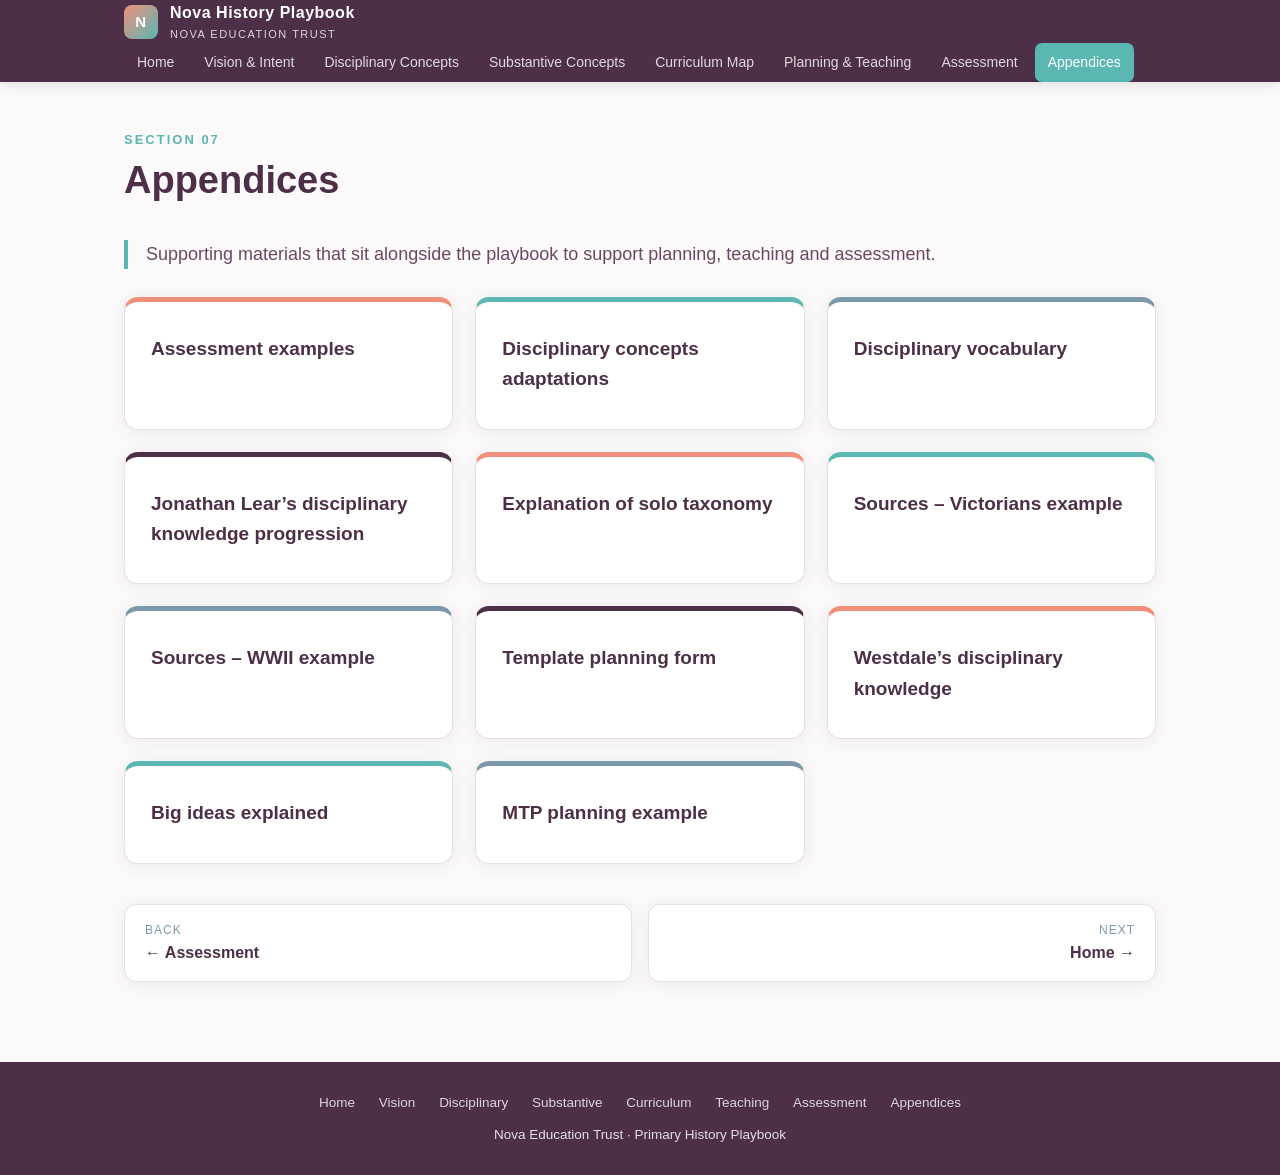
==== appendices.html @ 39b3f7d6 "Initial commit: Nova Primary History Playbook site" ====
<!DOCTYPE html>
<html lang="en-GB">
<head>
<meta charset="UTF-8">
<meta name="viewport" content="width=device-width, initial-scale=1.0">
<title>Appendices · Nova History Playbook</title>
<link rel="stylesheet" href="styles.css">
</head>
<body>
<header class="topbar">
  <div class="topbar-inner">
    <a class="brand" href="index.html">
      <span class="mark">N</span>
      <span>Nova History Playbook<small>Nova Education Trust</small></span>
    </a>
    <nav class="main">
      <a href="index.html">Home</a>
      <a href="vision.html">Vision &amp; Intent</a>
      <a href="disciplinary.html">Disciplinary Concepts</a>
      <a href="substantive.html">Substantive Concepts</a>
      <a href="curriculum.html">Curriculum Map</a>
      <a href="teaching.html">Planning &amp; Teaching</a>
      <a href="assessment.html">Assessment</a>
      <a href="appendices.html" class="active">Appendices</a>
    </nav>
  </div>
</header>

<div class="wrap">
  <div class="page-head">
    <div class="kicker">Section 07</div>
    <h1>Appendices</h1>
  </div>

  <p class="lead">Supporting materials that sit alongside the playbook to support planning, teaching and assessment.</p>

  <div class="grid">
    <div class="tile"><h3>Assessment examples</h3></div>
    <div class="tile"><h3>Disciplinary concepts adaptations</h3></div>
    <div class="tile"><h3>Disciplinary vocabulary</h3></div>
    <div class="tile"><h3>Jonathan Lear&rsquo;s disciplinary knowledge progression</h3></div>
    <div class="tile"><h3>Explanation of solo taxonomy</h3></div>
    <div class="tile"><h3>Sources &ndash; Victorians example</h3></div>
    <div class="tile"><h3>Sources &ndash; WWII example</h3></div>
    <div class="tile"><h3>Template planning form</h3></div>
    <div class="tile"><h3>Westdale&rsquo;s disciplinary knowledge</h3></div>
    <div class="tile"><h3>Big ideas explained</h3></div>
    <div class="tile"><h3>MTP planning example</h3></div>
  </div>

  <div class="page-nav">
    <a href="assessment.html"><span>Back</span><strong>&larr; Assessment</strong></a>
    <a class="next" href="index.html"><span>Next</span><strong>Home &rarr;</strong></a>
  </div>
</div>
<footer>
  <div class="footer-nav">
    <a href="index.html">Home</a>
    <a href="vision.html">Vision</a>
    <a href="disciplinary.html">Disciplinary</a>
    <a href="substantive.html">Substantive</a>
    <a href="curriculum.html">Curriculum</a>
    <a href="teaching.html">Teaching</a>
    <a href="assessment.html">Assessment</a>
    <a href="appendices.html">Appendices</a>
  </div>
  Nova Education Trust &middot; Primary History Playbook
</footer>
</body>
</html>
---- styles.css ----
:root {
  --coral: #f0907b;
  --slate: #7c98ab;
  --teal: #5ab7b2;
  --plum: #4d2f48;
  --plum-soft: #6a4863;
  --ink: #2c2230;
  --paper: #fbf9fa;
  --card: #ffffff;
  --line: #e7dfe4;
  --shadow: 0 2px 18px rgba(77, 47, 72, 0.08);
  --shadow-hover: 0 8px 30px rgba(77, 47, 72, 0.16);
}

* { box-sizing: border-box; margin: 0; padding: 0; }

html { scroll-behavior: smooth; }

body {
  font-family: "Century Gothic", "Questrial", "Josefin Sans", "Trebuchet MS", sans-serif;
  color: var(--ink);
  background: var(--paper);
  line-height: 1.6;
  -webkit-font-smoothing: antialiased;
}

a { color: var(--plum); text-decoration: none; }

/* ---------- Header / Nav ---------- */
.topbar {
  background: var(--plum);
  color: #fff;
  position: sticky;
  top: 0;
  z-index: 50;
  box-shadow: 0 2px 12px rgba(0,0,0,0.12);
}
.topbar-inner {
  max-width: 1080px;
  margin: 0 auto;
  padding: 0 24px;
  display: flex;
  align-items: center;
  justify-content: space-between;
  min-height: 64px;
  flex-wrap: wrap;
}
.brand {
  display: flex;
  align-items: center;
  gap: 12px;
  font-weight: 700;
  letter-spacing: 0.5px;
  color: #fff;
}
.brand .mark {
  width: 34px; height: 34px;
  border-radius: 8px;
  background: linear-gradient(135deg, var(--coral), var(--teal));
  display: grid; place-items: center;
  font-size: 15px; font-weight: 700; color: #fff;
}
.brand small {
  display: block;
  font-size: 11px;
  font-weight: 400;
  letter-spacing: 1.5px;
  opacity: 0.8;
  text-transform: uppercase;
}
nav.main {
  display: flex;
  gap: 4px;
  flex-wrap: wrap;
}
nav.main a {
  color: #fff;
  padding: 8px 13px;
  border-radius: 7px;
  font-size: 14px;
  opacity: 0.82;
  transition: all 0.15s ease;
  white-space: nowrap;
}
nav.main a:hover { opacity: 1; background: rgba(255,255,255,0.12); }
nav.main a.active { opacity: 1; background: var(--teal); }

/* ---------- Hero ---------- */
.hero {
  background: linear-gradient(135deg, var(--plum) 0%, var(--plum-soft) 55%, var(--slate) 130%);
  color: #fff;
  padding: 64px 24px 72px;
  text-align: center;
  position: relative;
  overflow: hidden;
}
.hero::after {
  content: "";
  position: absolute;
  right: -80px; bottom: -80px;
  width: 280px; height: 280px;
  border-radius: 50%;
  background: radial-gradient(circle, rgba(90,183,178,0.45), transparent 70%);
}
.hero::before {
  content: "";
  position: absolute;
  left: -60px; top: -60px;
  width: 220px; height: 220px;
  border-radius: 50%;
  background: radial-gradient(circle, rgba(240,144,123,0.35), transparent 70%);
}
.hero-inner { max-width: 760px; margin: 0 auto; position: relative; z-index: 1; }
.hero .eyebrow {
  text-transform: uppercase;
  letter-spacing: 3px;
  font-size: 13px;
  opacity: 0.85;
  margin-bottom: 16px;
}
.hero h1 { font-size: clamp(30px, 5vw, 46px); line-height: 1.15; margin-bottom: 16px; }
.hero p { font-size: 18px; opacity: 0.92; max-width: 600px; margin: 0 auto; }

/* ---------- Layout ---------- */
.wrap { max-width: 1080px; margin: 0 auto; padding: 48px 24px 80px; }
.page-head { margin-bottom: 36px; }
.page-head .kicker {
  color: var(--teal);
  text-transform: uppercase;
  letter-spacing: 2px;
  font-size: 13px;
  font-weight: 700;
  margin-bottom: 8px;
}
.page-head h1 { font-size: clamp(26px, 4vw, 38px); color: var(--plum); line-height: 1.2; }

section.block { margin-bottom: 40px; }
section.block h2 {
  font-size: 24px;
  color: var(--plum);
  margin-bottom: 14px;
  padding-bottom: 10px;
  border-bottom: 3px solid var(--coral);
  display: inline-block;
}
section.block h3 { font-size: 18px; color: var(--slate); margin: 22px 0 8px; }
section.block p { margin-bottom: 14px; }
section.block ul { margin: 0 0 16px 22px; }
section.block li { margin-bottom: 7px; }

.card {
  background: var(--card);
  border: 1px solid var(--line);
  border-radius: 14px;
  padding: 28px 30px;
  box-shadow: var(--shadow);
  margin-bottom: 28px;
}
.card.accent-coral { border-top: 5px solid var(--coral); }
.card.accent-teal { border-top: 5px solid var(--teal); }
.card.accent-slate { border-top: 5px solid var(--slate); }
.card.accent-plum { border-top: 5px solid var(--plum); }

.lead {
  font-size: 18px;
  color: var(--plum-soft);
  border-left: 4px solid var(--teal);
  padding-left: 18px;
  margin-bottom: 28px;
}

/* ---------- Home cards grid ---------- */
.grid {
  display: grid;
  grid-template-columns: repeat(auto-fit, minmax(250px, 1fr));
  gap: 22px;
  margin-top: 8px;
}
.tile {
  display: block;
  background: var(--card);
  border: 1px solid var(--line);
  border-radius: 14px;
  padding: 26px;
  box-shadow: var(--shadow);
  transition: transform 0.18s ease, box-shadow 0.18s ease;
  border-top: 5px solid var(--teal);
}
.tile:nth-child(4n+1) { border-top-color: var(--coral); }
.tile:nth-child(4n+2) { border-top-color: var(--teal); }
.tile:nth-child(4n+3) { border-top-color: var(--slate); }
.tile:nth-child(4n+4) { border-top-color: var(--plum); }
.tile:hover { transform: translateY(-4px); box-shadow: var(--shadow-hover); }
.tile .num {
  font-size: 13px; font-weight: 700; letter-spacing: 1px;
  color: var(--teal); text-transform: uppercase;
}
.tile h3 { font-size: 19px; color: var(--plum); margin: 6px 0 8px; }
.tile p { font-size: 14.5px; color: var(--ink); opacity: 0.8; }

/* ---------- Tables ---------- */
table {
  width: 100%;
  border-collapse: collapse;
  margin: 18px 0 8px;
  font-size: 14.5px;
  background: var(--card);
  border-radius: 10px;
  overflow: hidden;
  box-shadow: var(--shadow);
}
th {
  background: var(--plum);
  color: #fff;
  text-align: left;
  padding: 12px 14px;
  font-weight: 700;
}
td { padding: 12px 14px; border-bottom: 1px solid var(--line); vertical-align: top; }
tr:last-child td { border-bottom: none; }
tr:nth-child(even) td { background: rgba(124,152,171,0.06); }

.year-table td:first-child {
  background: var(--teal);
  color: #fff;
  font-weight: 700;
  width: 90px;
}
.year-table tr:nth-child(even) td:first-child { background: var(--teal); }
.unit-name { font-weight: 700; color: var(--plum); display: block; margin-bottom: 4px; }
.concept-tag {
  display: inline-block;
  background: rgba(240,144,123,0.16);
  color: var(--plum);
  border: 1px solid rgba(240,144,123,0.4);
  padding: 2px 9px;
  border-radius: 20px;
  font-size: 12.5px;
  margin: 2px 4px 2px 0;
}

/* ---------- Concept / pill lists ---------- */
.pill-row { display: flex; flex-wrap: wrap; gap: 10px; margin: 10px 0 18px; }
.pill {
  background: var(--card);
  border: 1px solid var(--line);
  border-left: 4px solid var(--coral);
  border-radius: 8px;
  padding: 10px 16px;
  font-weight: 700;
  color: var(--plum);
  font-size: 15px;
}
.pill.t { border-left-color: var(--teal); }
.pill.s { border-left-color: var(--slate); }

.def-list { display: grid; gap: 14px; }
.def {
  background: var(--card);
  border: 1px solid var(--line);
  border-radius: 12px;
  padding: 18px 22px;
  box-shadow: var(--shadow);
}
.def .term {
  color: var(--teal);
  font-weight: 700;
  font-size: 16px;
  display: block;
  margin-bottom: 4px;
}

/* ---------- CTA strip ---------- */
.cta {
  background: linear-gradient(120deg, var(--teal), var(--slate));
  color: #fff;
  border-radius: 16px;
  padding: 34px;
  text-align: center;
  margin-top: 20px;
}
.cta h2 { color: #fff; border: none; }
.cta a {
  display: inline-block;
  background: #fff;
  color: var(--plum);
  padding: 12px 26px;
  border-radius: 30px;
  font-weight: 700;
  margin-top: 14px;
  transition: transform 0.15s ease;
}
.cta a:hover { transform: scale(1.04); }

/* ---------- Footer ---------- */
footer {
  background: var(--plum);
  color: rgba(255,255,255,0.85);
  padding: 30px 24px;
  text-align: center;
  font-size: 13.5px;
}
footer .footer-nav { margin-bottom: 10px; }
footer .footer-nav a { color: #fff; opacity: 0.8; margin: 0 10px; font-size: 13.5px; }
footer .footer-nav a:hover { opacity: 1; }

/* ---------- Page nav (prev/next) ---------- */
.page-nav {
  display: flex;
  justify-content: space-between;
  gap: 16px;
  margin-top: 40px;
  flex-wrap: wrap;
}
.page-nav a {
  flex: 1;
  min-width: 200px;
  background: var(--card);
  border: 1px solid var(--line);
  border-radius: 12px;
  padding: 16px 20px;
  box-shadow: var(--shadow);
  transition: all 0.15s ease;
}
.page-nav a:hover { border-color: var(--teal); box-shadow: var(--shadow-hover); }
.page-nav a span { display: block; font-size: 12px; color: var(--slate); text-transform: uppercase; letter-spacing: 1px; }
.page-nav a strong { color: var(--plum); font-size: 16px; }
.page-nav a.next { text-align: right; }

@media (max-width: 640px) {
  .topbar-inner { min-height: auto; padding: 10px 16px; }
  nav.main { width: 100%; justify-content: flex-start; }
  .hero { padding: 44px 18px 50px; }
}
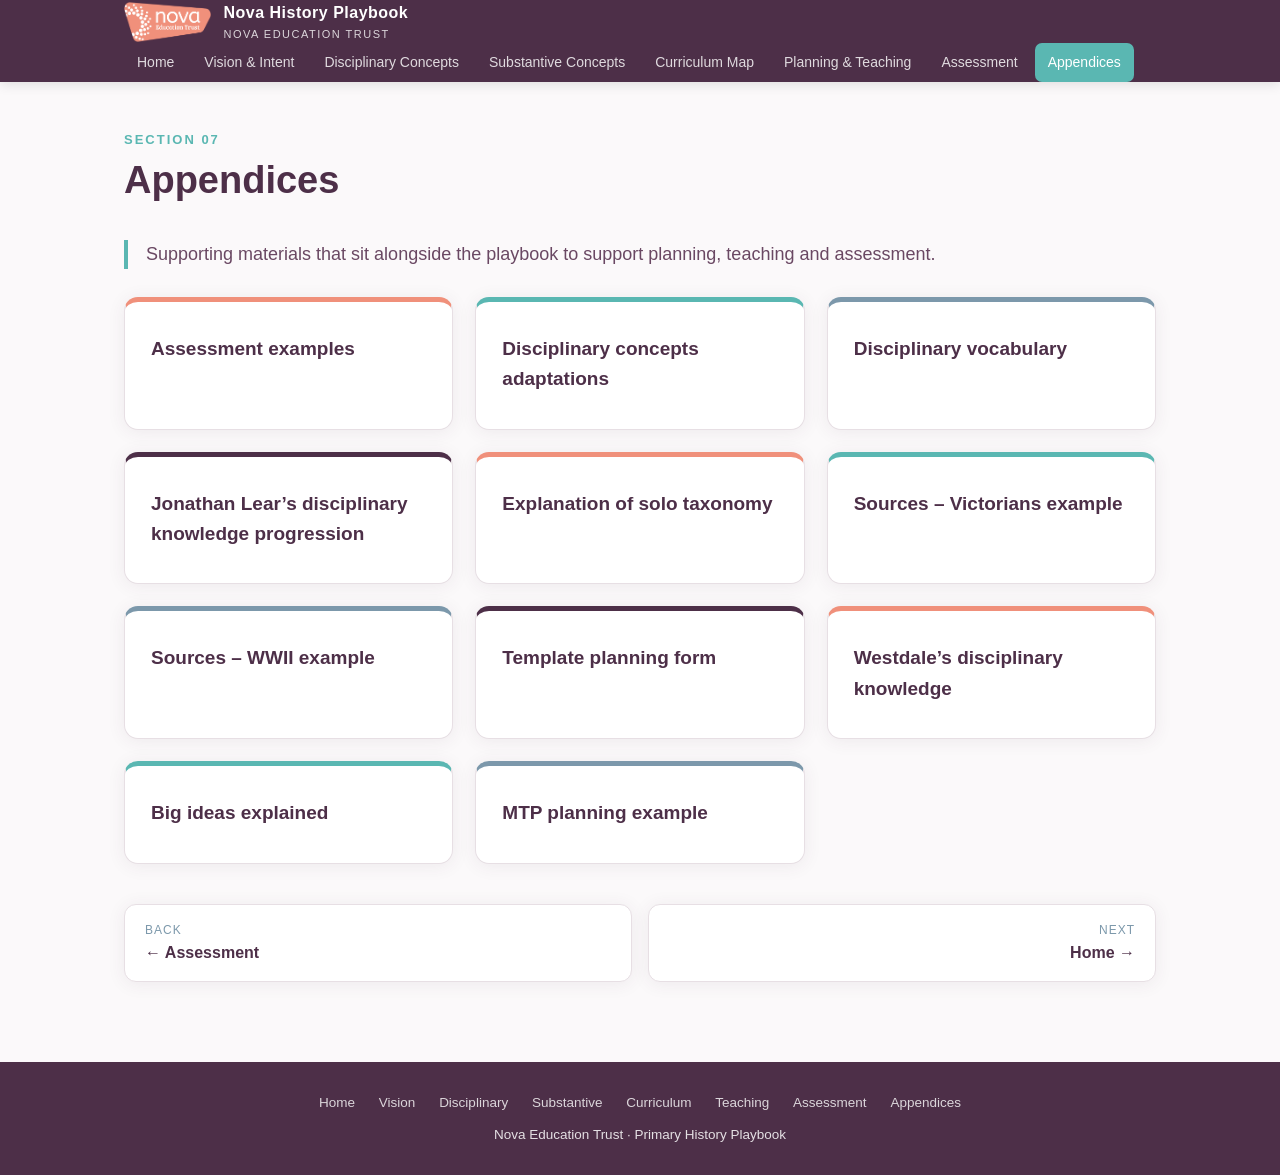
==== commit 71aa73e1: "Add Nova Education Trust logo to header" ====
--- a/appendices.html
+++ b/appendices.html
@@ -1,4 +1,4 @@
-<!DOCTYPE html>
+﻿<!DOCTYPE html>
 <html lang="en-GB">
 <head>
 <meta charset="UTF-8">
@@ -10,7 +10,7 @@
 <header class="topbar">
   <div class="topbar-inner">
     <a class="brand" href="index.html">
-      <span class="mark">N</span>
+      <img class="logo" src="NET_LOGO_COL_[No–background].png" alt="Nova Education Trust">
       <span>Nova History Playbook<small>Nova Education Trust</small></span>
     </a>
     <nav class="main">
--- a/styles.css
+++ b/styles.css
@@ -53,12 +53,9 @@
   letter-spacing: 0.5px;
   color: #fff;
 }
-.brand .mark {
-  width: 34px; height: 34px;
-  border-radius: 8px;
-  background: linear-gradient(135deg, var(--coral), var(--teal));
-  display: grid; place-items: center;
-  font-size: 15px; font-weight: 700; color: #fff;
+.brand .logo {
+  height: 40px;
+  width: auto;
 }
 .brand small {
   display: block;
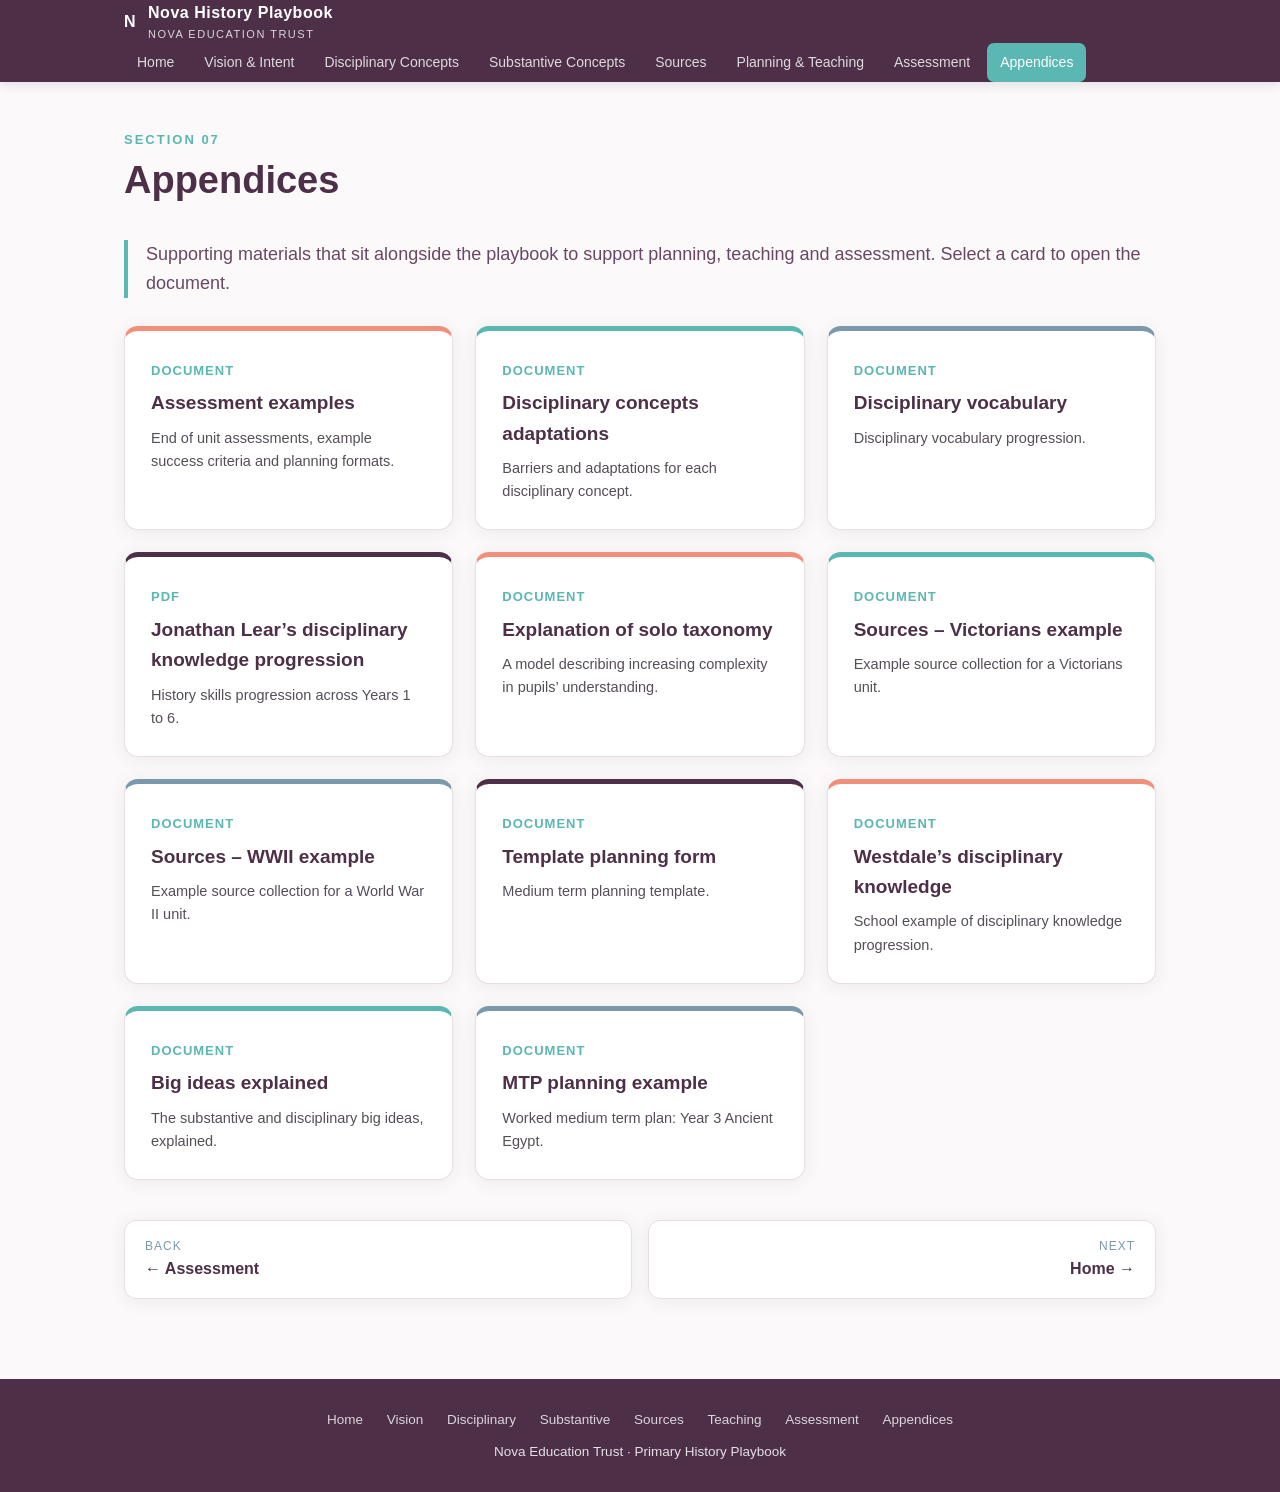
==== commit 4b8c8091: "Replace Curriculum Map with Sources page; add appendices folder with 11 files - Add sources.html as " ====
--- a/appendices.html
+++ b/appendices.html
@@ -1,4 +1,4 @@
-﻿<!DOCTYPE html>
+<!DOCTYPE html>
 <html lang="en-GB">
 <head>
 <meta charset="UTF-8">
@@ -10,7 +10,7 @@
 <header class="topbar">
   <div class="topbar-inner">
     <a class="brand" href="index.html">
-      <img class="logo" src="NET_LOGO_COL_[No–background].png" alt="Nova Education Trust">
+      <span class="mark">N</span>
       <span>Nova History Playbook<small>Nova Education Trust</small></span>
     </a>
     <nav class="main">
@@ -18,7 +18,7 @@
       <a href="vision.html">Vision &amp; Intent</a>
       <a href="disciplinary.html">Disciplinary Concepts</a>
       <a href="substantive.html">Substantive Concepts</a>
-      <a href="curriculum.html">Curriculum Map</a>
+      <a href="sources.html">Sources</a>
       <a href="teaching.html">Planning &amp; Teaching</a>
       <a href="assessment.html">Assessment</a>
       <a href="appendices.html" class="active">Appendices</a>
@@ -32,20 +32,64 @@
     <h1>Appendices</h1>
   </div>
 
-  <p class="lead">Supporting materials that sit alongside the playbook to support planning, teaching and assessment.</p>
+  <p class="lead">Supporting materials that sit alongside the playbook to support planning, teaching and assessment. Select a card to open the document.</p>
 
   <div class="grid">
-    <div class="tile"><h3>Assessment examples</h3></div>
-    <div class="tile"><h3>Disciplinary concepts adaptations</h3></div>
-    <div class="tile"><h3>Disciplinary vocabulary</h3></div>
-    <div class="tile"><h3>Jonathan Lear&rsquo;s disciplinary knowledge progression</h3></div>
-    <div class="tile"><h3>Explanation of solo taxonomy</h3></div>
-    <div class="tile"><h3>Sources &ndash; Victorians example</h3></div>
-    <div class="tile"><h3>Sources &ndash; WWII example</h3></div>
-    <div class="tile"><h3>Template planning form</h3></div>
-    <div class="tile"><h3>Westdale&rsquo;s disciplinary knowledge</h3></div>
-    <div class="tile"><h3>Big ideas explained</h3></div>
-    <div class="tile"><h3>MTP planning example</h3></div>
+    <a class="tile" href="appendices/Appendix_Assessment.docx">
+      <span class="num">Document</span>
+      <h3>Assessment examples</h3>
+      <p>End of unit assessments, example success criteria and planning formats.</p>
+    </a>
+    <a class="tile" href="appendices/Appendix_disciplinary_concepts_adaptations.docx">
+      <span class="num">Document</span>
+      <h3>Disciplinary concepts adaptations</h3>
+      <p>Barriers and adaptations for each disciplinary concept.</p>
+    </a>
+    <a class="tile" href="appendices/Appendix_Disciplinary_Vocab.docx">
+      <span class="num">Document</span>
+      <h3>Disciplinary vocabulary</h3>
+      <p>Disciplinary vocabulary progression.</p>
+    </a>
+    <a class="tile" href="appendices/Appendix_History_Skills_Progression_JL.pdf">
+      <span class="num">PDF</span>
+      <h3>Jonathan Lear&rsquo;s disciplinary knowledge progression</h3>
+      <p>History skills progression across Years 1 to 6.</p>
+    </a>
+    <a class="tile" href="appendices/Appendix_Solo_Taxonomy.docx">
+      <span class="num">Document</span>
+      <h3>Explanation of solo taxonomy</h3>
+      <p>A model describing increasing complexity in pupils&rsquo; understanding.</p>
+    </a>
+    <a class="tile" href="appendices/Appendix_Sources_Feb_26_Victorians.docx">
+      <span class="num">Document</span>
+      <h3>Sources &ndash; Victorians example</h3>
+      <p>Example source collection for a Victorians unit.</p>
+    </a>
+    <a class="tile" href="appendices/Appendix_Sources_Feb_26_WWII.docx">
+      <span class="num">Document</span>
+      <h3>Sources &ndash; WWII example</h3>
+      <p>Example source collection for a World War II unit.</p>
+    </a>
+    <a class="tile" href="appendices/Appendix_template_planning_form.docx">
+      <span class="num">Document</span>
+      <h3>Template planning form</h3>
+      <p>Medium term planning template.</p>
+    </a>
+    <a class="tile" href="appendices/Appendix_Westdale_s_Disciplinary_Knowledge.docx">
+      <span class="num">Document</span>
+      <h3>Westdale&rsquo;s disciplinary knowledge</h3>
+      <p>School example of disciplinary knowledge progression.</p>
+    </a>
+    <a class="tile" href="appendices/Big_Ideas_explained_JL.docx">
+      <span class="num">Document</span>
+      <h3>Big ideas explained</h3>
+      <p>The substantive and disciplinary big ideas, explained.</p>
+    </a>
+    <a class="tile" href="appendices/Planning_example_Y3_History_Ancient_Egypt.docx">
+      <span class="num">Document</span>
+      <h3>MTP planning example</h3>
+      <p>Worked medium term plan: Year 3 Ancient Egypt.</p>
+    </a>
   </div>
 
   <div class="page-nav">
@@ -53,13 +97,14 @@
     <a class="next" href="index.html"><span>Next</span><strong>Home &rarr;</strong></a>
   </div>
 </div>
+
 <footer>
   <div class="footer-nav">
     <a href="index.html">Home</a>
     <a href="vision.html">Vision</a>
     <a href="disciplinary.html">Disciplinary</a>
     <a href="substantive.html">Substantive</a>
-    <a href="curriculum.html">Curriculum</a>
+    <a href="sources.html">Sources</a>
     <a href="teaching.html">Teaching</a>
     <a href="assessment.html">Assessment</a>
     <a href="appendices.html">Appendices</a>
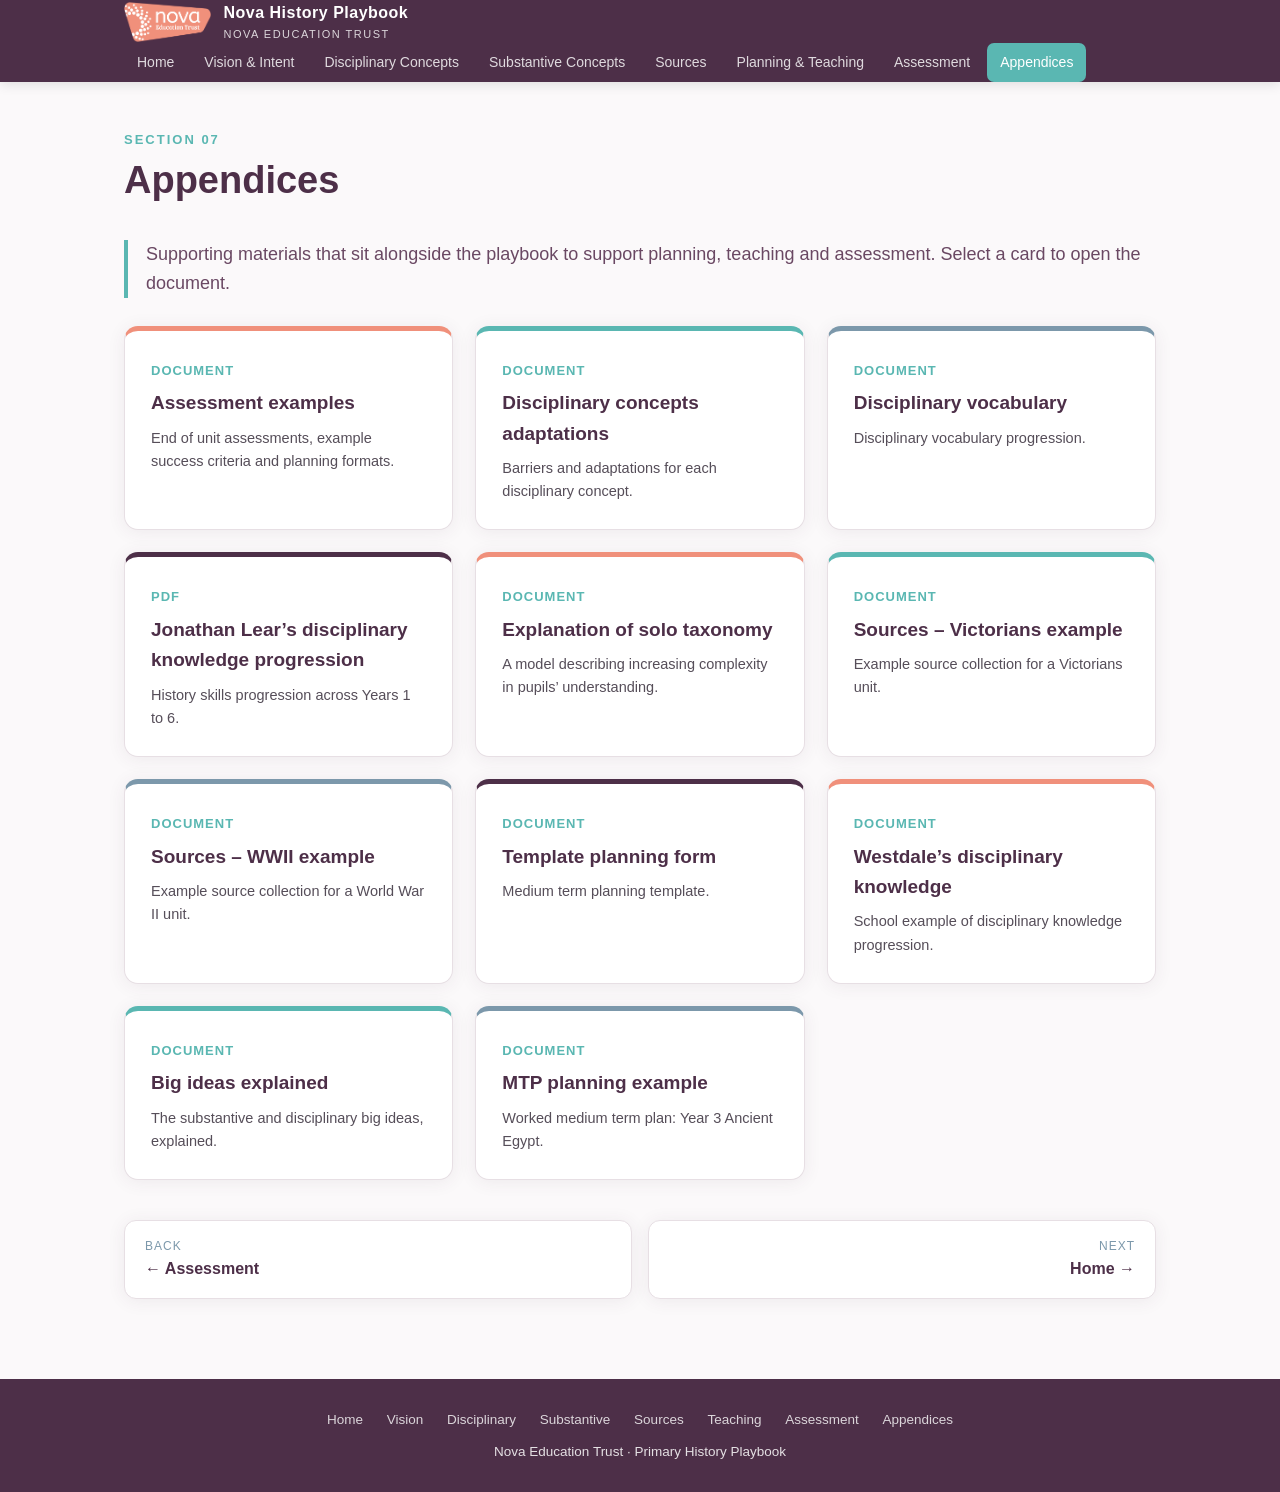
==== commit b8df45dd: "Restore Nova logo to header on index, appendices and sources pages" ====
--- a/appendices.html
+++ b/appendices.html
@@ -10,7 +10,7 @@
 <header class="topbar">
   <div class="topbar-inner">
     <a class="brand" href="index.html">
-      <span class="mark">N</span>
+      <img class="logo" src="NET_LOGO_COL_[No–background].png" alt="Nova Education Trust">
       <span>Nova History Playbook<small>Nova Education Trust</small></span>
     </a>
     <nav class="main">
